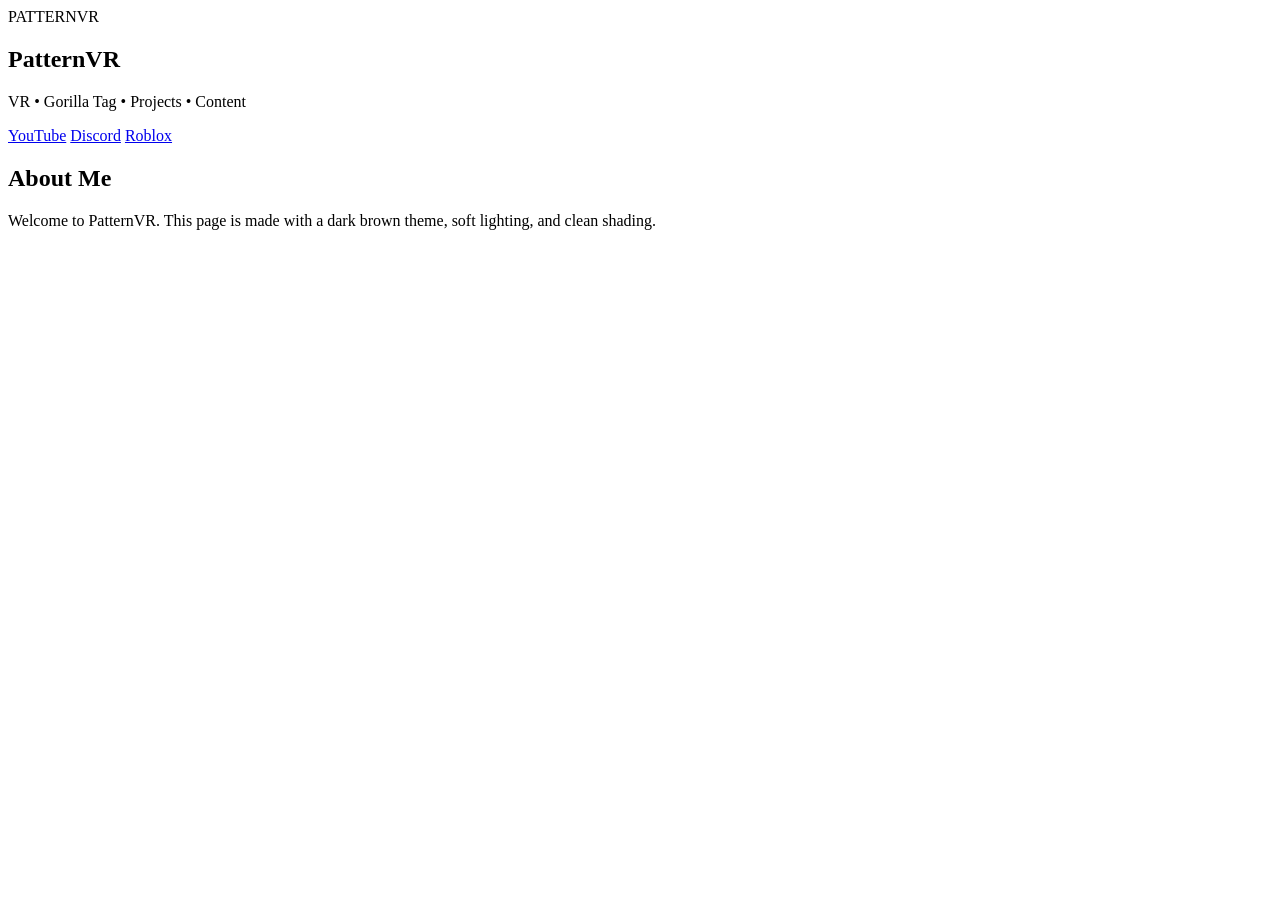
==== index.html @ 3c3975f8 "Add files via upload" ====
<!DOCTYPE html>
<html lang="en">
<head>
  <meta charset="UTF-8" />
  <meta name="viewport" content="width=device-width, initial-scale=1.0" />
  <title>PatternVR</title>
  <link rel="stylesheet" href="style.css" />
</head>
<body>
  <div class="cursor-glow" id="cursorGlow"></div>

  <main class="page-shell">
    <section class="hero-card">
      <div class="eyebrow">PATTERNVR</div>
      <h1>PatternVR</h1>
      <p class="tagline">VR • Gorilla Tag • Projects • Content</p>

      <div class="links">
        <a href="#" class="link-btn">YouTube</a>
        <a href="#" class="link-btn">Discord</a>
        <a href="#" class="link-btn">Roblox</a>
      </div>

      <div class="divider"></div>

      <section class="about">
        <h2>About Me</h2>
        <p>Welcome to PatternVR. This page is made with a dark brown theme, soft lighting, and clean shading.</p>
      </section>
    </section>
  </main>

  <script src="script.js"></script>
</body>
</html>
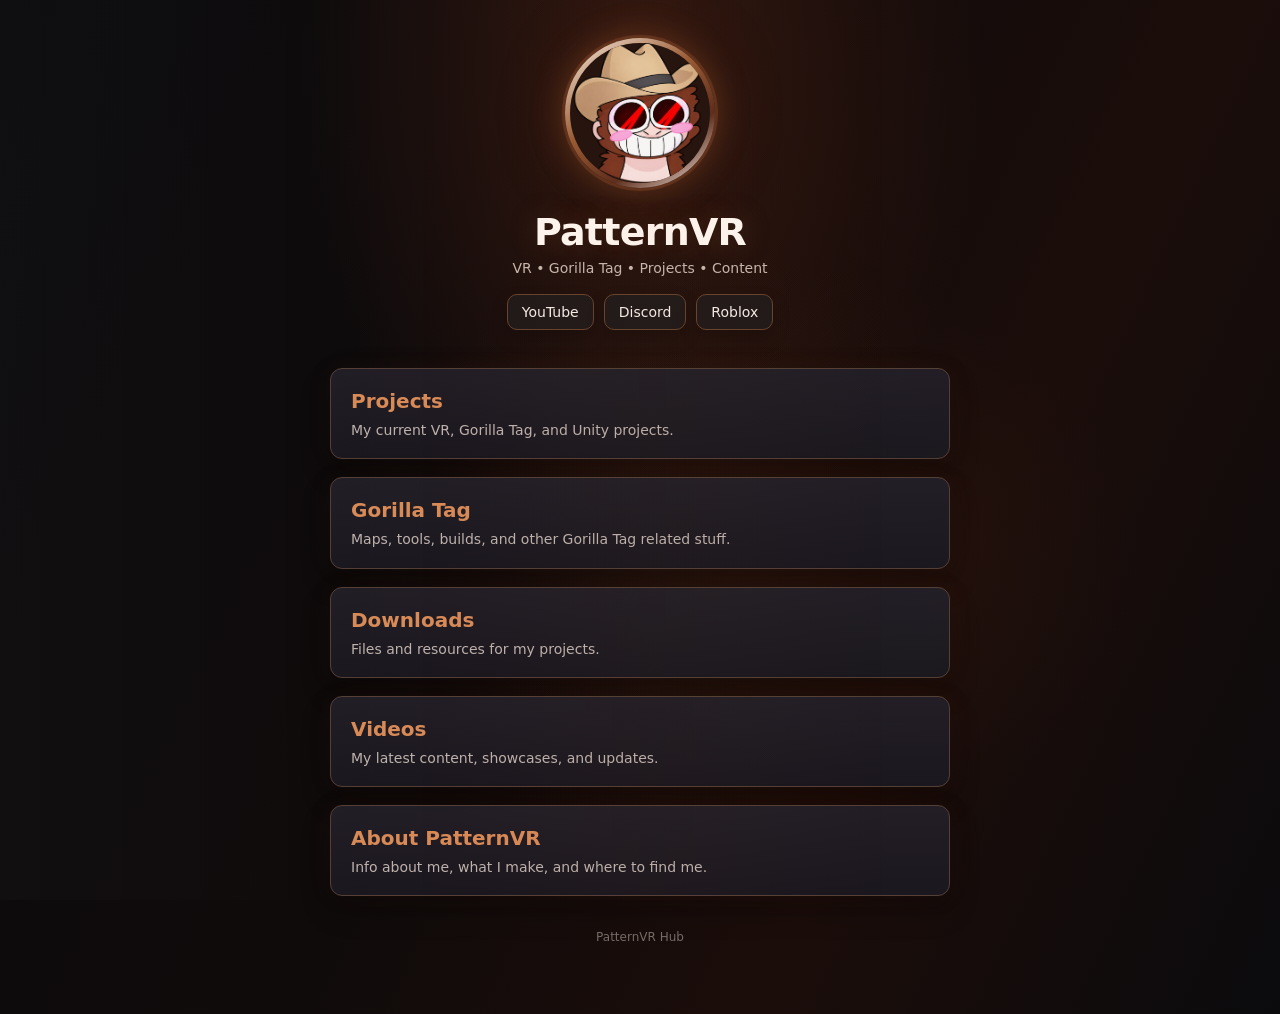
==== commit a62de0f7: "Add files via upload" ====
--- a/index.html
+++ b/index.html
@@ -1,35 +1,59 @@
-<!DOCTYPE html>
+<!doctype html>
 <html lang="en">
 <head>
-  <meta charset="UTF-8" />
-  <meta name="viewport" content="width=device-width, initial-scale=1.0" />
-  <title>PatternVR</title>
-  <link rel="stylesheet" href="style.css" />
+<meta charset="utf-8" />
+<meta name="viewport" content="width=device-width,initial-scale=1" />
+<title>PatternVR Hub</title>
+<style>
+:root{--bg:#0c0908;--bg2:#1a0e0a;--panel:#1d191d;--panel2:#242027;--line:#60402f;--brown:#b77445;--brown2:#7b4429;--text:#fff7f0;--muted:#beb2ac;}
+*{box-sizing:border-box} html,body{margin:0;min-height:100%;font-family:Inter,ui-sans-serif,system-ui,-apple-system,Segoe UI,sans-serif;color:var(--text)}
+body{background:
+radial-gradient(ellipse at 50% 6%,rgba(119,47,24,.34),transparent 38%),
+radial-gradient(ellipse at 58% 55%,rgba(107,53,31,.18),transparent 38%),
+linear-gradient(115deg,#0b0b0d 0%,#100b0b 44%,#1b0d0a 70%,#0b0b0d 100%);
+min-height:100vh;overflow-x:hidden;}
+body:before{content:"";position:fixed;inset:0;pointer-events:none;background:linear-gradient(90deg,rgba(255,255,255,.018),transparent 32%,rgba(134,76,43,.035),transparent 70%);}
+.wrap{width:min(620px,92vw);margin:0 auto;padding:38px 0 70px;}
+.profile{text-align:center;margin-bottom:38px;}
+.avatar-wrap{width:150px;height:150px;margin:0 auto 22px;border-radius:50%;padding:5px;background:linear-gradient(145deg,#fff3e6,#9a5c35 42%,#5d2d1c 70%,#fff6ef);box-shadow:0 0 0 3px rgba(150,82,43,.35),0 0 34px rgba(162,87,42,.46),0 0 70px rgba(85,38,22,.28);}
+.avatar{width:100%;height:100%;border-radius:50%;object-fit:cover;background:#24130e;display:block;}
+h1{font-size:38px;margin:0 0 6px;font-weight:800;letter-spacing:-.02em;text-shadow:0 0 28px rgba(177,99,57,.25)}
+.subtitle{margin:0;color:#c9b8ae;font-size:14px}
+.links{display:flex;justify-content:center;gap:10px;margin-top:18px;flex-wrap:wrap}
+.links a{color:#f8eee8;text-decoration:none;font-size:14px;background:#211a19;border:1px solid #68442f;padding:9px 14px;border-radius:10px;box-shadow:0 8px 18px rgba(0,0,0,.2);transition:.18s}
+.links a:hover{transform:translateY(-2px);border-color:#b06d43;background:#2c1c17}
+.cards{display:flex;flex-direction:column;gap:18px}
+.card{display:block;text-decoration:none;color:inherit;background:linear-gradient(180deg,rgba(35,31,39,.97),rgba(27,24,31,.97));border:1px solid #554038;border-radius:12px;padding:20px 20px 18px;box-shadow:0 14px 30px rgba(0,0,0,.24),0 0 26px rgba(119,60,34,.08);transition:transform .18s,border-color .18s,box-shadow .18s}
+.card:hover{transform:translateY(-3px);border-color:#a76843;box-shadow:0 18px 36px rgba(0,0,0,.3),0 0 30px rgba(145,75,40,.14)}
+.card h2{margin:0 0 7px;font-size:20px;color:#d88a57}
+.card p{margin:0;color:var(--muted);font-size:14px;line-height:1.45}
+.footer{text-align:center;color:#766b66;font-size:12px;margin-top:34px}
+.cursor-glow{position:fixed;width:12px;height:12px;border-radius:50%;background:white;pointer-events:none;z-index:9999;transform:translate(-50%,-50%);box-shadow:0 0 8px #fff,0 0 18px rgba(255,255,255,.8),0 0 32px rgba(255,244,232,.48);opacity:0}
+@media(pointer:fine){body,a{cursor:none}}
+@media(max-width:520px){.wrap{padding-top:28px}.avatar-wrap{width:124px;height:124px}h1{font-size:32px}.card{padding:17px}}
+</style>
 </head>
 <body>
-  <div class="cursor-glow" id="cursorGlow"></div>
-
-  <main class="page-shell">
-    <section class="hero-card">
-      <div class="eyebrow">PATTERNVR</div>
-      <h1>PatternVR</h1>
-      <p class="tagline">VR • Gorilla Tag • Projects • Content</p>
-
-      <div class="links">
-        <a href="#" class="link-btn">YouTube</a>
-        <a href="#" class="link-btn">Discord</a>
-        <a href="#" class="link-btn">Roblox</a>
-      </div>
-
-      <div class="divider"></div>
-
-      <section class="about">
-        <h2>About Me</h2>
-        <p>Welcome to PatternVR. This page is made with a dark brown theme, soft lighting, and clean shading.</p>
-      </section>
-    </section>
-  </main>
-
-  <script src="script.js"></script>
-</body>
-</html>
+<div class="cursor-glow" id="cursorGlow"></div>
+<main class="wrap">
+  <section class="profile">
+    <div class="avatar-wrap"><img class="avatar" src="[data-uri]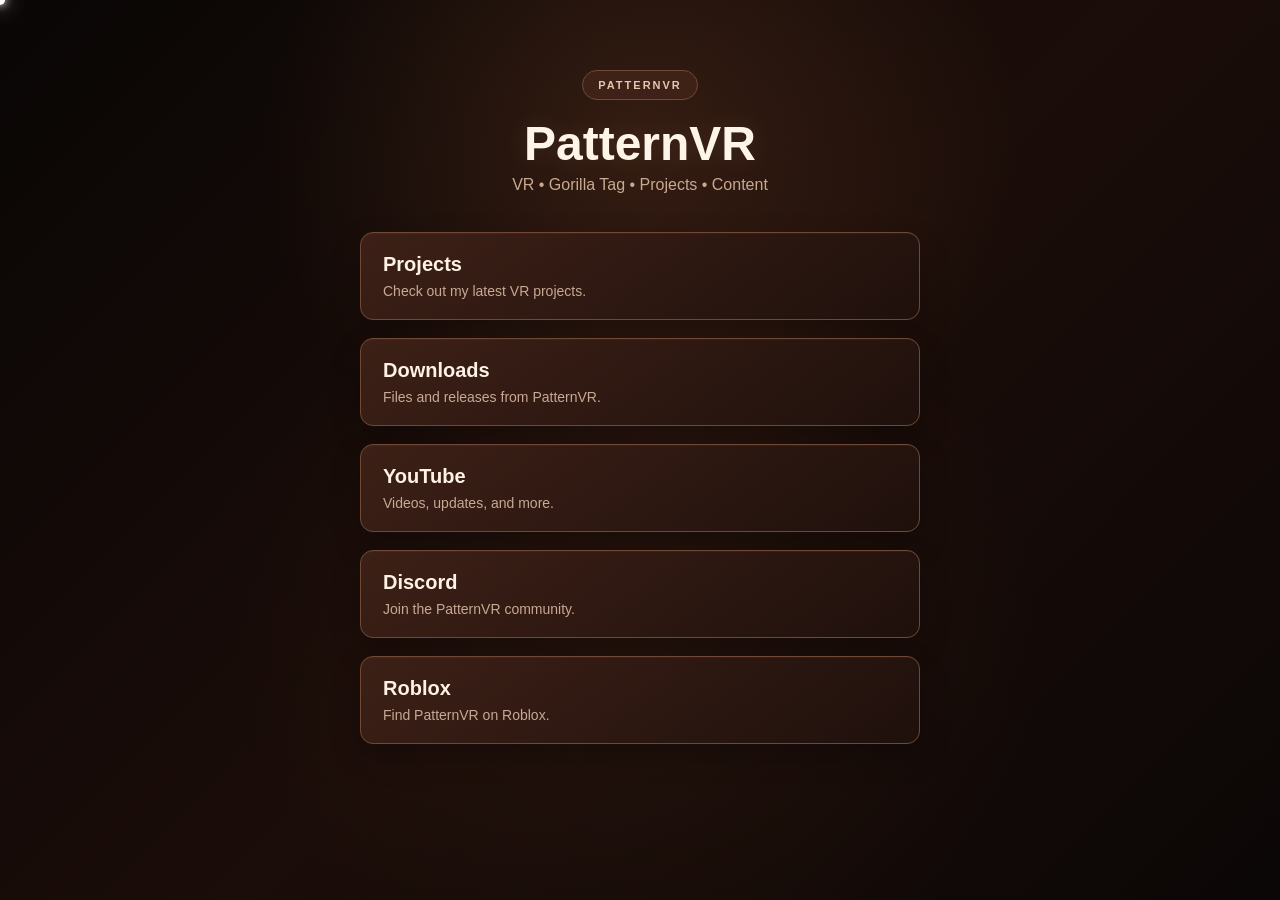
==== commit ad8b243e: "Add files via upload" ====
--- a/index.html
+++ b/index.html
@@ -1,59 +1,43 @@
 <!doctype html>
 <html lang="en">
 <head>
-<meta charset="utf-8" />
-<meta name="viewport" content="width=device-width,initial-scale=1" />
-<title>PatternVR Hub</title>
-<style>
-:root{--bg:#0c0908;--bg2:#1a0e0a;--panel:#1d191d;--panel2:#242027;--line:#60402f;--brown:#b77445;--brown2:#7b4429;--text:#fff7f0;--muted:#beb2ac;}
-*{box-sizing:border-box} html,body{margin:0;min-height:100%;font-family:Inter,ui-sans-serif,system-ui,-apple-system,Segoe UI,sans-serif;color:var(--text)}
-body{background:
-radial-gradient(ellipse at 50% 6%,rgba(119,47,24,.34),transparent 38%),
-radial-gradient(ellipse at 58% 55%,rgba(107,53,31,.18),transparent 38%),
-linear-gradient(115deg,#0b0b0d 0%,#100b0b 44%,#1b0d0a 70%,#0b0b0d 100%);
-min-height:100vh;overflow-x:hidden;}
-body:before{content:"";position:fixed;inset:0;pointer-events:none;background:linear-gradient(90deg,rgba(255,255,255,.018),transparent 32%,rgba(134,76,43,.035),transparent 70%);}
-.wrap{width:min(620px,92vw);margin:0 auto;padding:38px 0 70px;}
-.profile{text-align:center;margin-bottom:38px;}
-.avatar-wrap{width:150px;height:150px;margin:0 auto 22px;border-radius:50%;padding:5px;background:linear-gradient(145deg,#fff3e6,#9a5c35 42%,#5d2d1c 70%,#fff6ef);box-shadow:0 0 0 3px rgba(150,82,43,.35),0 0 34px rgba(162,87,42,.46),0 0 70px rgba(85,38,22,.28);}
-.avatar{width:100%;height:100%;border-radius:50%;object-fit:cover;background:#24130e;display:block;}
-h1{font-size:38px;margin:0 0 6px;font-weight:800;letter-spacing:-.02em;text-shadow:0 0 28px rgba(177,99,57,.25)}
-.subtitle{margin:0;color:#c9b8ae;font-size:14px}
-.links{display:flex;justify-content:center;gap:10px;margin-top:18px;flex-wrap:wrap}
-.links a{color:#f8eee8;text-decoration:none;font-size:14px;background:#211a19;border:1px solid #68442f;padding:9px 14px;border-radius:10px;box-shadow:0 8px 18px rgba(0,0,0,.2);transition:.18s}
-.links a:hover{transform:translateY(-2px);border-color:#b06d43;background:#2c1c17}
-.cards{display:flex;flex-direction:column;gap:18px}
-.card{display:block;text-decoration:none;color:inherit;background:linear-gradient(180deg,rgba(35,31,39,.97),rgba(27,24,31,.97));border:1px solid #554038;border-radius:12px;padding:20px 20px 18px;box-shadow:0 14px 30px rgba(0,0,0,.24),0 0 26px rgba(119,60,34,.08);transition:transform .18s,border-color .18s,box-shadow .18s}
-.card:hover{transform:translateY(-3px);border-color:#a76843;box-shadow:0 18px 36px rgba(0,0,0,.3),0 0 30px rgba(145,75,40,.14)}
-.card h2{margin:0 0 7px;font-size:20px;color:#d88a57}
-.card p{margin:0;color:var(--muted);font-size:14px;line-height:1.45}
-.footer{text-align:center;color:#766b66;font-size:12px;margin-top:34px}
-.cursor-glow{position:fixed;width:12px;height:12px;border-radius:50%;background:white;pointer-events:none;z-index:9999;transform:translate(-50%,-50%);box-shadow:0 0 8px #fff,0 0 18px rgba(255,255,255,.8),0 0 32px rgba(255,244,232,.48);opacity:0}
-@media(pointer:fine){body,a{cursor:none}}
-@media(max-width:520px){.wrap{padding-top:28px}.avatar-wrap{width:124px;height:124px}h1{font-size:32px}.card{padding:17px}}
-</style>
+  <meta charset="UTF-8">
+  <meta name="viewport" content="width=device-width, initial-scale=1.0">
+  <title>PatternVR Hub</title>
+  <link rel="stylesheet" href="style.css">
 </head>
 <body>
-<div class="cursor-glow" id="cursorGlow"></div>
-<main class="wrap">
-  <section class="profile">
-    <div class="avatar-wrap"><img class="avatar" src="[data-uri]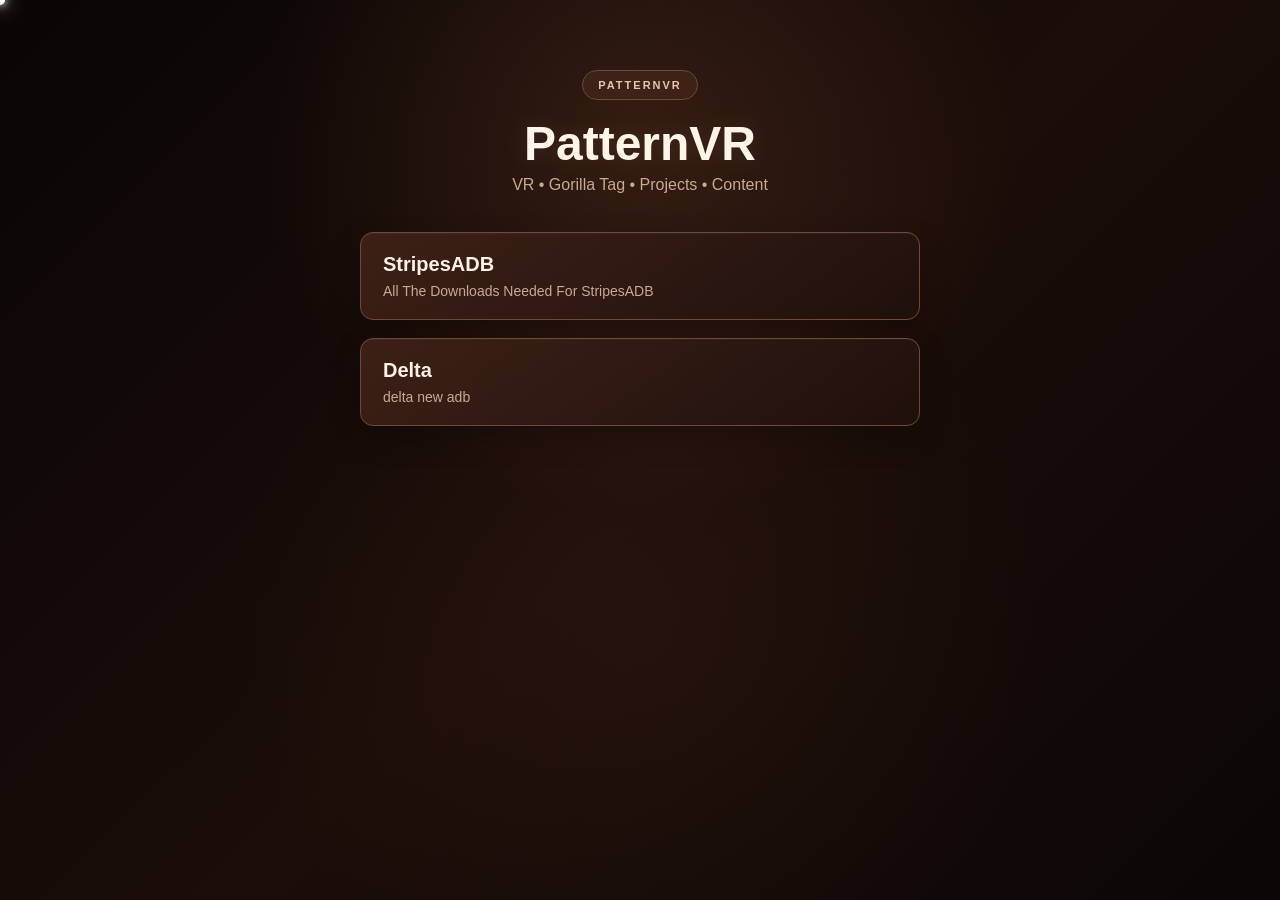
==== commit 9f0ef646: "Update index.html" ====
--- a/index.html
+++ b/index.html
@@ -16,26 +16,14 @@
     </header>
 
     <section class="cards">
-      <a class="card" href="#">
-        <h2>Projects</h2>
-        <p>Check out my latest VR projects.</p>
-      </a>
-      <a class="card" href="#">
-        <h2>Downloads</h2>
-        <p>Files and releases from PatternVR.</p>
-      </a>
-      <a class="card" href="#">
-        <h2>YouTube</h2>
-        <p>Videos, updates, and more.</p>
-      </a>
-      <a class="card" href="#">
-        <h2>Discord</h2>
-        <p>Join the PatternVR community.</p>
-      </a>
-      <a class="card" href="#">
-        <h2>Roblox</h2>
-        <p>Find PatternVR on Roblox.</p>
-      </a>
+     <a class="card" href="stripesadb.html">
+  <h2>StripesADB</h2>
+  <p>All The Downloads Needed For StripesADB</p>
+</a>
+      <a class="card" href="delta.html">
+  <h2>Delta</h2>
+  <p>delta new adb</p>
+</a>
     </section>
   </main>
   <script src="script.js"></script>
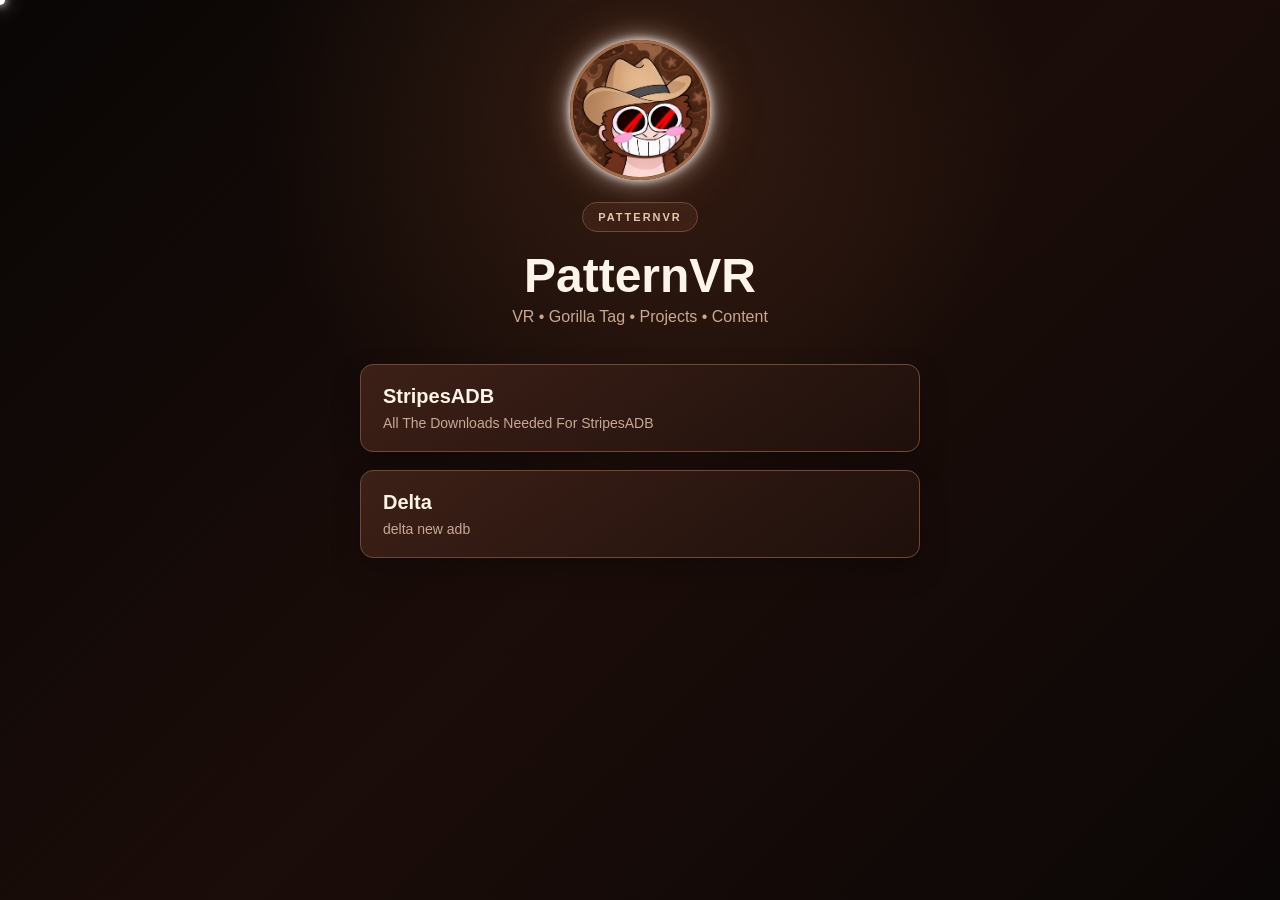
==== commit f1bc9283: "Add files via upload" ====
--- a/index.html
+++ b/index.html
@@ -1,31 +1,22 @@
 <!doctype html>
 <html lang="en">
 <head>
-  <meta charset="UTF-8">
-  <meta name="viewport" content="width=device-width, initial-scale=1.0">
-  <title>PatternVR Hub</title>
-  <link rel="stylesheet" href="style.css">
+<meta charset="UTF-8"><meta name="viewport" content="width=device-width,initial-scale=1">
+<title>PatternVR Hub</title><link rel="stylesheet" href="style.css">
 </head>
 <body>
-  <div id="cursorGlow"></div>
-  <main class="hub">
-    <header class="profile">
-      <div class="badge">PATTERNVR</div>
-      <h1>PatternVR</h1>
-      <p>VR • Gorilla Tag • Projects • Content</p>
-    </header>
-
-    <section class="cards">
-     <a class="card" href="stripesadb.html">
-  <h2>StripesADB</h2>
-  <p>All The Downloads Needed For StripesADB</p>
-</a>
-      <a class="card" href="delta.html">
-  <h2>Delta</h2>
-  <p>delta new adb</p>
-</a>
-    </section>
-  </main>
-  <script src="script.js"></script>
-</body>
-</html>
+<div id="cursorGlow"></div>
+<main class="hub">
+<header class="profile">
+<img src="profile.png" class="profile-picture" alt="PatternVR Profile">
+<div class="badge">PATTERNVR</div>
+<h1>PatternVR</h1>
+<p>VR • Gorilla Tag • Projects • Content</p>
+</header>
+<section class="cards">
+<a class="card" href="stripesadb.html"><h2>StripesADB</h2><p>All The Downloads Needed For StripesADB</p></a>
+<a class="card" href="delta.html"><h2>Delta</h2><p>delta new adb</p></a>
+</section>
+</main>
+<script src="script.js"></script>
+</body></html>
--- a/style.css
+++ b/style.css
@@ -1,38 +1,9 @@
-*{box-sizing:border-box}
-:root{--cream:#fff4e8;--muted:#c9a98f;--line:#6f4935;--card:#28150f;--card2:#3a2016}
-html,body{margin:0;min-height:100%;font-family:Arial,Helvetica,sans-serif;color:var(--cream)}
-body{
-  min-height:100vh;
-  background:
-    radial-gradient(circle at 50% 15%,rgba(145,82,49,.25),transparent 38%),
-    radial-gradient(circle at 50% 70%,rgba(91,49,30,.18),transparent 45%),
-    linear-gradient(135deg,#090605,#1b0d09 52%,#0b0706);
-  overflow-x:hidden;
-}
-body:before{
-  content:"";position:fixed;inset:0;pointer-events:none;opacity:.16;
-  background:repeating-linear-gradient(0deg,transparent 0 3px,rgba(255,255,255,.025) 4px);
-}
-.hub{width:min(560px,92vw);margin:0 auto;padding:70px 0 80px}
-.profile{text-align:center;margin-bottom:38px}
-.badge{display:inline-block;padding:8px 15px;border:1px solid #6e4937;border-radius:999px;
-  color:#e7c6ae;font-size:11px;font-weight:800;letter-spacing:2px;background:rgba(71,39,27,.65)}
-h1{font-size:48px;margin:16px 0 5px;text-shadow:0 0 28px rgba(255,218,185,.12)}
-.profile p{margin:0;color:var(--muted)}
-.cards{display:grid;gap:18px}
-.card{
-  display:block;text-decoration:none;color:inherit;padding:20px 22px;border-radius:13px;
-  border:1px solid var(--line);
-  background:linear-gradient(145deg,rgba(62,33,23,.96),rgba(31,16,12,.97));
-  box-shadow:0 12px 30px rgba(0,0,0,.24),inset 0 1px rgba(255,255,255,.035);
-  transition:.2s ease;
-}
-.card:hover{transform:translateY(-3px);border-color:#a56e4e;box-shadow:0 16px 38px rgba(0,0,0,.35),0 0 25px rgba(147,84,50,.10)}
-.card h2{font-size:20px;margin:0 0 7px;color:#fff1e5}
-.card p{margin:0;color:#c7a994;font-size:14px}
-#cursorGlow{
-  position:fixed;width:10px;height:10px;border-radius:50%;background:white;
-  box-shadow:0 0 8px white,0 0 20px rgba(255,255,255,.8),0 0 40px rgba(255,235,215,.45);
-  pointer-events:none;z-index:9999;transform:translate(-50%,-50%);
-}
-@media(max-width:600px){.hub{padding-top:45px}h1{font-size:39px}#cursorGlow{display:none}}
+*{box-sizing:border-box}html,body{margin:0;min-height:100%;font-family:Arial,sans-serif;color:#fff4e8}
+body{min-height:100vh;background:radial-gradient(circle at 50% 12%,rgba(145,82,49,.25),transparent 38%),linear-gradient(135deg,#090605,#1b0d09 52%,#0b0706)}
+.hub{width:min(560px,92vw);margin:auto;padding:40px 0 80px}.profile{text-align:center;margin-bottom:38px}
+.profile-picture{width:140px;height:140px;border-radius:50%;object-fit:cover;border:3px solid #a66a45;box-shadow:0 0 10px #fff,0 0 25px rgba(255,255,255,.55),0 0 45px rgba(139,82,50,.5);margin-bottom:18px}
+.badge{display:table;margin:0 auto;padding:8px 15px;border:1px solid #6e4937;border-radius:999px;color:#e7c6ae;font-size:11px;font-weight:800;letter-spacing:2px;background:#47271ba6}
+h1{font-size:48px;margin:16px 0 5px}.profile p{margin:0;color:#c9a98f}.cards{display:grid;gap:18px}
+.card{display:block;text-decoration:none;color:inherit;padding:20px 22px;border-radius:13px;border:1px solid #6f4935;background:linear-gradient(145deg,#3e2117f5,#1f100cf7);box-shadow:0 12px 30px #0000003d;transition:.2s}
+.card:hover{transform:translateY(-3px);border-color:#a56e4e}.card h2{font-size:20px;margin:0 0 7px}.card p{margin:0;color:#c7a994;font-size:14px}
+#cursorGlow{position:fixed;width:10px;height:10px;border-radius:50%;background:#fff;box-shadow:0 0 8px #fff,0 0 20px #ffffffcc;pointer-events:none;z-index:9999;transform:translate(-50%,-50%)}
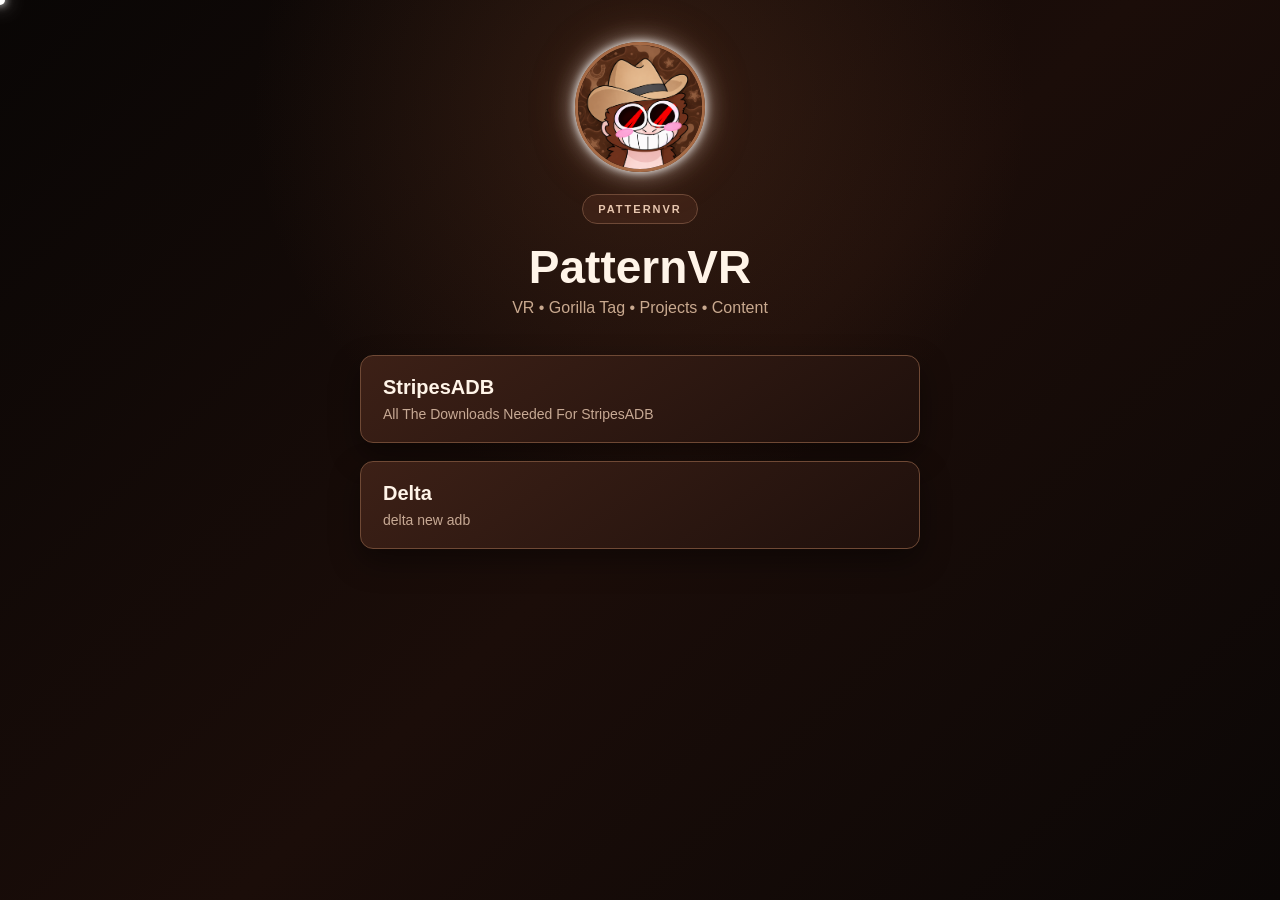
==== commit 80e96f62: "Add files via upload" ====
--- a/index.html
+++ b/index.html
@@ -4,19 +4,15 @@
 <meta charset="UTF-8"><meta name="viewport" content="width=device-width,initial-scale=1">
 <title>PatternVR Hub</title><link rel="stylesheet" href="style.css">
 </head>
-<body>
-<div id="cursorGlow"></div>
+<body><div id="cursorGlow"></div>
 <main class="hub">
 <header class="profile">
-<img src="profile.png" class="profile-picture" alt="PatternVR Profile">
-<div class="badge">PATTERNVR</div>
-<h1>PatternVR</h1>
+<img src="profile.png" class="profile-picture" alt="PatternVR profile">
+<div class="badge">PATTERNVR</div><h1>PatternVR</h1>
 <p>VR • Gorilla Tag • Projects • Content</p>
 </header>
 <section class="cards">
 <a class="card" href="stripesadb.html"><h2>StripesADB</h2><p>All The Downloads Needed For StripesADB</p></a>
 <a class="card" href="delta.html"><h2>Delta</h2><p>delta new adb</p></a>
 </section>
-</main>
-<script src="script.js"></script>
-</body></html>+</main><script src="script.js"></script></body></html>
--- a/style.css
+++ b/style.css
@@ -1,9 +1,13 @@
 *{box-sizing:border-box}html,body{margin:0;min-height:100%;font-family:Arial,sans-serif;color:#fff4e8}
 body{min-height:100vh;background:radial-gradient(circle at 50% 12%,rgba(145,82,49,.25),transparent 38%),linear-gradient(135deg,#090605,#1b0d09 52%,#0b0706)}
-.hub{width:min(560px,92vw);margin:auto;padding:40px 0 80px}.profile{text-align:center;margin-bottom:38px}
-.profile-picture{width:140px;height:140px;border-radius:50%;object-fit:cover;border:3px solid #a66a45;box-shadow:0 0 10px #fff,0 0 25px rgba(255,255,255,.55),0 0 45px rgba(139,82,50,.5);margin-bottom:18px}
+.hub{width:min(560px,92vw);margin:auto;padding:42px 0 80px}.profile,.page-head{text-align:center;margin-bottom:38px}
+.profile-picture{width:130px;height:130px;border-radius:50%;object-fit:cover;border:3px solid #a66a45;box-shadow:0 0 10px #fff,0 0 25px #ffffff88,0 0 45px #8b523277;margin-bottom:18px}
 .badge{display:table;margin:0 auto;padding:8px 15px;border:1px solid #6e4937;border-radius:999px;color:#e7c6ae;font-size:11px;font-weight:800;letter-spacing:2px;background:#47271ba6}
-h1{font-size:48px;margin:16px 0 5px}.profile p{margin:0;color:#c9a98f}.cards{display:grid;gap:18px}
-.card{display:block;text-decoration:none;color:inherit;padding:20px 22px;border-radius:13px;border:1px solid #6f4935;background:linear-gradient(145deg,#3e2117f5,#1f100cf7);box-shadow:0 12px 30px #0000003d;transition:.2s}
+h1{font-size:46px;margin:16px 0 5px}.profile p,.page-head p{margin:0;color:#c9a98f}.cards{display:grid;gap:18px}
+.card{display:block;text-decoration:none;color:inherit;padding:20px 22px;border-radius:13px;border:1px solid #6f4935;background:linear-gradient(145deg,#3e2117f5,#1f100cf7);box-shadow:0 12px 30px #0006;transition:.2s}
 .card:hover{transform:translateY(-3px);border-color:#a56e4e}.card h2{font-size:20px;margin:0 0 7px}.card p{margin:0;color:#c7a994;font-size:14px}
+.back-button,.download-button{display:inline-block;text-decoration:none;color:#fff4e8;font-weight:bold;border:1px solid #8b573b;background:#3e2117;border-radius:11px;padding:12px 19px;transition:.2s}
+.back-button:hover{transform:translateX(-3px);background:#59301f}.download-area{text-align:center;padding:30px;border:1px solid #6f4935;border-radius:14px;background:#25130e}
+.download-button{font-size:18px;padding:15px 24px}.download-button:hover{transform:translateY(-2px);background:#59301f}.hint{color:#c9a98f;font-size:13px;margin-top:18px}
 #cursorGlow{position:fixed;width:10px;height:10px;border-radius:50%;background:#fff;box-shadow:0 0 8px #fff,0 0 20px #ffffffcc;pointer-events:none;z-index:9999;transform:translate(-50%,-50%)}
+@media(max-width:600px){#cursorGlow{display:none}}
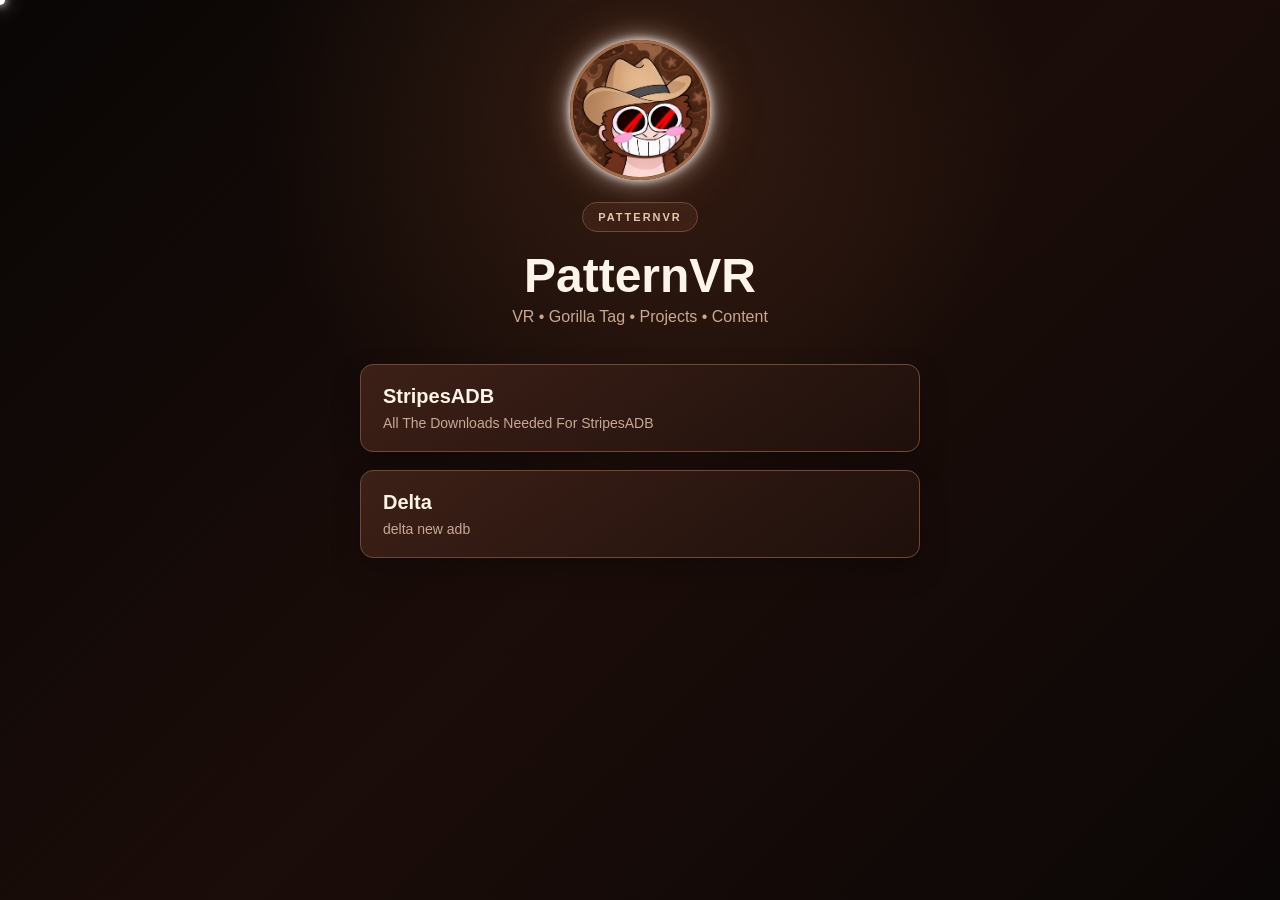
==== commit cbed92e3: "Add files via upload" ====
--- a/index.html
+++ b/index.html
@@ -4,15 +4,19 @@
 <meta charset="UTF-8"><meta name="viewport" content="width=device-width,initial-scale=1">
 <title>PatternVR Hub</title><link rel="stylesheet" href="style.css">
 </head>
-<body><div id="cursorGlow"></div>
+<body>
+<div id="cursorGlow"></div>
 <main class="hub">
 <header class="profile">
-<img src="profile.png" class="profile-picture" alt="PatternVR profile">
-<div class="badge">PATTERNVR</div><h1>PatternVR</h1>
+<img src="profile.png" class="profile-picture" alt="PatternVR Profile">
+<div class="badge">PATTERNVR</div>
+<h1>PatternVR</h1>
 <p>VR • Gorilla Tag • Projects • Content</p>
 </header>
 <section class="cards">
 <a class="card" href="stripesadb.html"><h2>StripesADB</h2><p>All The Downloads Needed For StripesADB</p></a>
 <a class="card" href="delta.html"><h2>Delta</h2><p>delta new adb</p></a>
 </section>
-</main><script src="script.js"></script></body></html>+</main>
+<script src="script.js"></script>
+</body></html>
--- a/style.css
+++ b/style.css
@@ -1,13 +1,9 @@
 *{box-sizing:border-box}html,body{margin:0;min-height:100%;font-family:Arial,sans-serif;color:#fff4e8}
 body{min-height:100vh;background:radial-gradient(circle at 50% 12%,rgba(145,82,49,.25),transparent 38%),linear-gradient(135deg,#090605,#1b0d09 52%,#0b0706)}
-.hub{width:min(560px,92vw);margin:auto;padding:42px 0 80px}.profile,.page-head{text-align:center;margin-bottom:38px}
-.profile-picture{width:130px;height:130px;border-radius:50%;object-fit:cover;border:3px solid #a66a45;box-shadow:0 0 10px #fff,0 0 25px #ffffff88,0 0 45px #8b523277;margin-bottom:18px}
+.hub{width:min(560px,92vw);margin:auto;padding:40px 0 80px}.profile{text-align:center;margin-bottom:38px}
+.profile-picture{width:140px;height:140px;border-radius:50%;object-fit:cover;border:3px solid #a66a45;box-shadow:0 0 10px #fff,0 0 25px rgba(255,255,255,.55),0 0 45px rgba(139,82,50,.5);margin-bottom:18px}
 .badge{display:table;margin:0 auto;padding:8px 15px;border:1px solid #6e4937;border-radius:999px;color:#e7c6ae;font-size:11px;font-weight:800;letter-spacing:2px;background:#47271ba6}
-h1{font-size:46px;margin:16px 0 5px}.profile p,.page-head p{margin:0;color:#c9a98f}.cards{display:grid;gap:18px}
-.card{display:block;text-decoration:none;color:inherit;padding:20px 22px;border-radius:13px;border:1px solid #6f4935;background:linear-gradient(145deg,#3e2117f5,#1f100cf7);box-shadow:0 12px 30px #0006;transition:.2s}
+h1{font-size:48px;margin:16px 0 5px}.profile p{margin:0;color:#c9a98f}.cards{display:grid;gap:18px}
+.card{display:block;text-decoration:none;color:inherit;padding:20px 22px;border-radius:13px;border:1px solid #6f4935;background:linear-gradient(145deg,#3e2117f5,#1f100cf7);box-shadow:0 12px 30px #0000003d;transition:.2s}
 .card:hover{transform:translateY(-3px);border-color:#a56e4e}.card h2{font-size:20px;margin:0 0 7px}.card p{margin:0;color:#c7a994;font-size:14px}
-.back-button,.download-button{display:inline-block;text-decoration:none;color:#fff4e8;font-weight:bold;border:1px solid #8b573b;background:#3e2117;border-radius:11px;padding:12px 19px;transition:.2s}
-.back-button:hover{transform:translateX(-3px);background:#59301f}.download-area{text-align:center;padding:30px;border:1px solid #6f4935;border-radius:14px;background:#25130e}
-.download-button{font-size:18px;padding:15px 24px}.download-button:hover{transform:translateY(-2px);background:#59301f}.hint{color:#c9a98f;font-size:13px;margin-top:18px}
 #cursorGlow{position:fixed;width:10px;height:10px;border-radius:50%;background:#fff;box-shadow:0 0 8px #fff,0 0 20px #ffffffcc;pointer-events:none;z-index:9999;transform:translate(-50%,-50%)}
-@media(max-width:600px){#cursorGlow{display:none}}
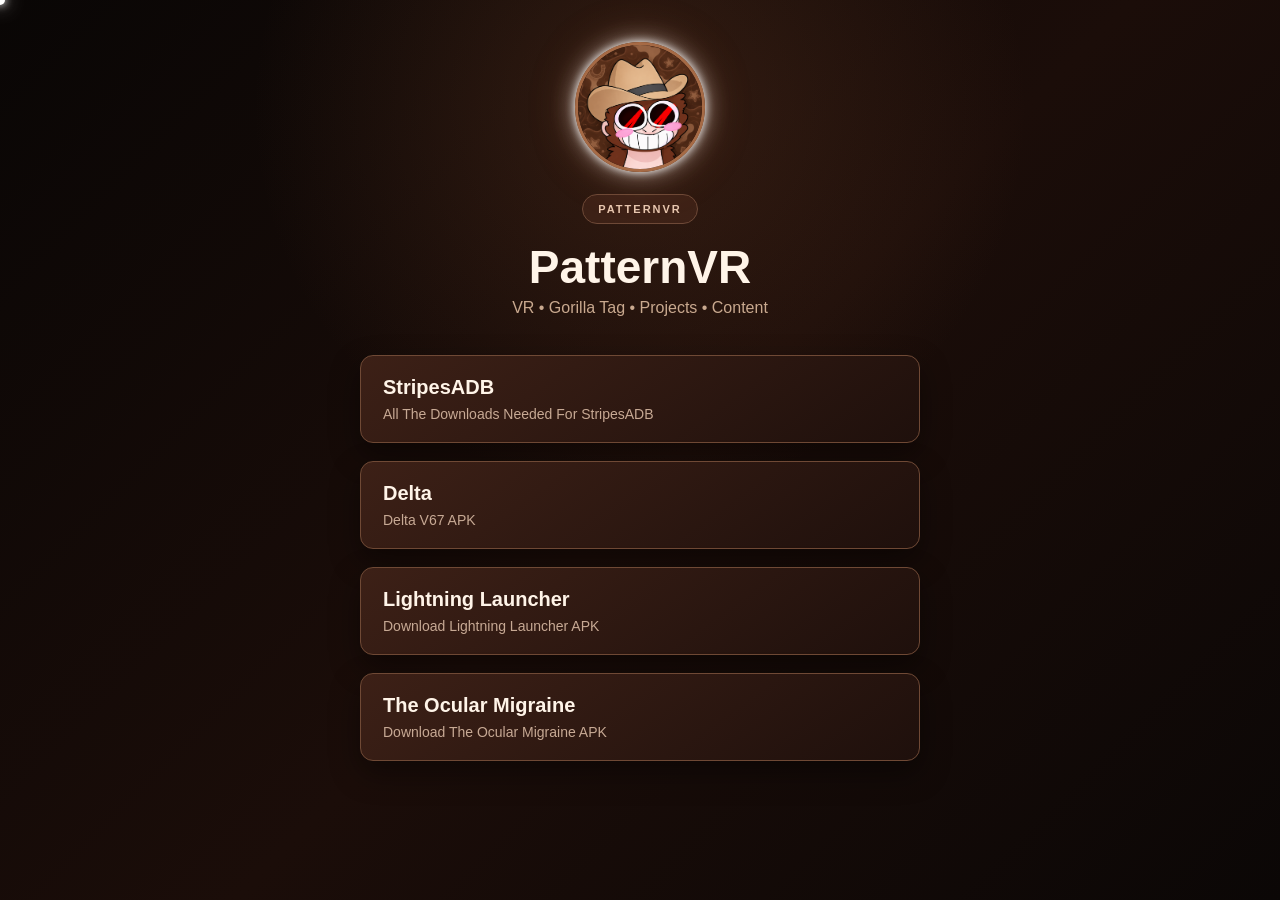
==== commit 3f686242: "Add files via upload" ====
--- a/index.html
+++ b/index.html
@@ -1,22 +1,15 @@
 <!doctype html>
 <html lang="en">
-<head>
-<meta charset="UTF-8"><meta name="viewport" content="width=device-width,initial-scale=1">
-<title>PatternVR Hub</title><link rel="stylesheet" href="style.css">
-</head>
-<body>
-<div id="cursorGlow"></div>
-<main class="hub">
+<head><meta charset="UTF-8"><meta name="viewport" content="width=device-width,initial-scale=1">
+<title>PatternVR Hub</title><link rel="stylesheet" href="style.css"></head>
+<body><div id="cursorGlow"></div><main class="hub">
 <header class="profile">
-<img src="profile.png" class="profile-picture" alt="PatternVR Profile">
-<div class="badge">PATTERNVR</div>
-<h1>PatternVR</h1>
-<p>VR • Gorilla Tag • Projects • Content</p>
-</header>
+<img src="profile.png" class="profile-picture" alt="PatternVR profile">
+<div class="badge">PATTERNVR</div><h1>PatternVR</h1>
+<p>VR • Gorilla Tag • Projects • Content</p></header>
 <section class="cards">
 <a class="card" href="stripesadb.html"><h2>StripesADB</h2><p>All The Downloads Needed For StripesADB</p></a>
-<a class="card" href="delta.html"><h2>Delta</h2><p>delta new adb</p></a>
-</section>
-</main>
-<script src="script.js"></script>
-</body></html>+<a class="card" href="delta.html"><h2>Delta</h2><p>Delta V67 APK</p></a>
+<a class="card" href="lightninglauncher.html"><h2>Lightning Launcher</h2><p>Download Lightning Launcher APK</p></a>
+<a class="card" href="ocularmigraine.html"><h2>The Ocular Migraine</h2><p>Download The Ocular Migraine APK</p></a>
+</section></main><script src="script.js"></script></body></html>
--- a/style.css
+++ b/style.css
@@ -1,9 +1,13 @@
 *{box-sizing:border-box}html,body{margin:0;min-height:100%;font-family:Arial,sans-serif;color:#fff4e8}
 body{min-height:100vh;background:radial-gradient(circle at 50% 12%,rgba(145,82,49,.25),transparent 38%),linear-gradient(135deg,#090605,#1b0d09 52%,#0b0706)}
-.hub{width:min(560px,92vw);margin:auto;padding:40px 0 80px}.profile{text-align:center;margin-bottom:38px}
-.profile-picture{width:140px;height:140px;border-radius:50%;object-fit:cover;border:3px solid #a66a45;box-shadow:0 0 10px #fff,0 0 25px rgba(255,255,255,.55),0 0 45px rgba(139,82,50,.5);margin-bottom:18px}
+.hub{width:min(560px,92vw);margin:auto;padding:42px 0 80px}.profile,.page-head{text-align:center;margin-bottom:38px}
+.profile-picture{width:130px;height:130px;border-radius:50%;object-fit:cover;border:3px solid #a66a45;box-shadow:0 0 10px #fff,0 0 25px #ffffff88,0 0 45px #8b523277;margin-bottom:18px}
 .badge{display:table;margin:0 auto;padding:8px 15px;border:1px solid #6e4937;border-radius:999px;color:#e7c6ae;font-size:11px;font-weight:800;letter-spacing:2px;background:#47271ba6}
-h1{font-size:48px;margin:16px 0 5px}.profile p{margin:0;color:#c9a98f}.cards{display:grid;gap:18px}
-.card{display:block;text-decoration:none;color:inherit;padding:20px 22px;border-radius:13px;border:1px solid #6f4935;background:linear-gradient(145deg,#3e2117f5,#1f100cf7);box-shadow:0 12px 30px #0000003d;transition:.2s}
+h1{font-size:46px;margin:16px 0 5px}.profile p,.page-head p{margin:0;color:#c9a98f}.cards{display:grid;gap:18px}
+.card{display:block;text-decoration:none;color:inherit;padding:20px 22px;border-radius:13px;border:1px solid #6f4935;background:linear-gradient(145deg,#3e2117f5,#1f100cf7);box-shadow:0 12px 30px #0006;transition:.2s}
 .card:hover{transform:translateY(-3px);border-color:#a56e4e}.card h2{font-size:20px;margin:0 0 7px}.card p{margin:0;color:#c7a994;font-size:14px}
+.back-button,.download-button{display:inline-block;text-decoration:none;color:#fff4e8;font-weight:bold;border:1px solid #8b573b;background:#3e2117;border-radius:11px;padding:12px 19px;transition:.2s}
+.back-button:hover{transform:translateX(-3px);background:#59301f}.download-area{text-align:center;padding:30px;border:1px solid #6f4935;border-radius:14px;background:#25130e}
+.download-button{font-size:18px;padding:15px 24px}.download-button:hover{transform:translateY(-2px);background:#59301f}.hint{color:#c9a98f;font-size:13px;margin-top:18px}
 #cursorGlow{position:fixed;width:10px;height:10px;border-radius:50%;background:#fff;box-shadow:0 0 8px #fff,0 0 20px #ffffffcc;pointer-events:none;z-index:9999;transform:translate(-50%,-50%)}
+@media(max-width:600px){#cursorGlow{display:none}}
